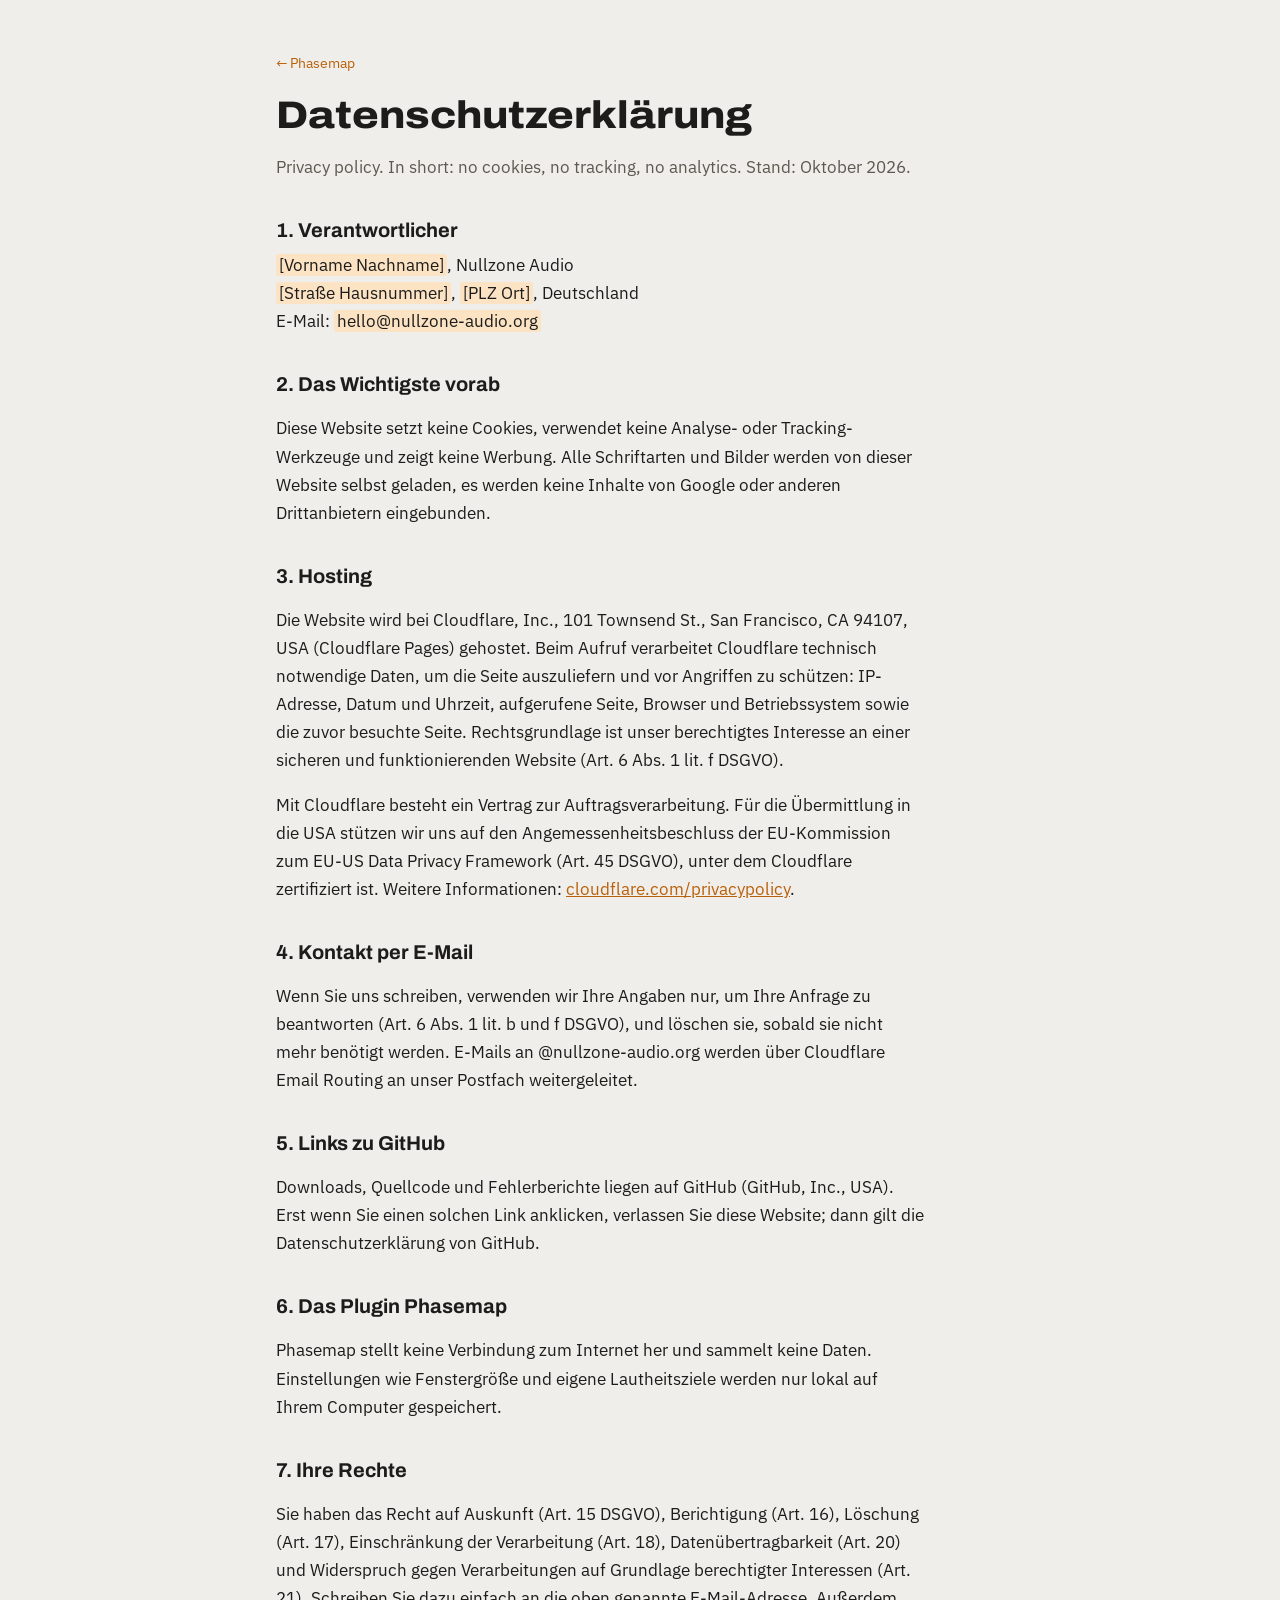
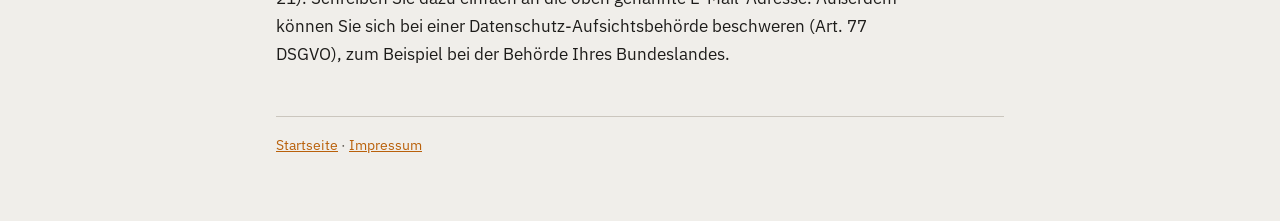
==== website/datenschutz.html @ 092d0c37 "Website: Impressum, Datenschutz, self-hosted fonts Co-Authored-By: Claude Opus 5.5 <noreply@anthropi" ====
<!doctype html>
<html lang="de">
<head>
<meta charset="utf-8">
<meta name="viewport" content="width=device-width, initial-scale=1, viewport-fit=cover">
<title>Datenschutz · Nullzone Audio</title>
<meta name="robots" content="noindex">
<link rel="stylesheet" href="legal/legal.css">
<link rel="icon" href="images/favicon.svg" type="image/svg+xml">
</head>
<body>
<main class="wrap">
  <a class="back" href="index.html">← Phasemap</a>
  <h1>Datenschutzerklärung</h1>
  <p class="sub">Privacy policy. In short: no cookies, no tracking, no analytics. Stand: Oktober 2026.</p>

  <h2>1. Verantwortlicher</h2>
  <address>
    <mark>[Vorname Nachname]</mark>, Nullzone Audio<br>
    <mark>[Straße Hausnummer]</mark>, <mark>[PLZ Ort]</mark>, Deutschland<br>
    E-Mail: <mark>hello@nullzone-audio.org</mark>
  </address>

  <h2>2. Das Wichtigste vorab</h2>
  <p>Diese Website setzt keine Cookies, verwendet keine Analyse- oder Tracking-Werkzeuge und zeigt keine Werbung.
     Alle Schriftarten und Bilder werden von dieser Website selbst geladen, es werden keine Inhalte von Google oder
     anderen Drittanbietern eingebunden.</p>

  <h2>3. Hosting</h2>
  <p>Die Website wird bei Cloudflare, Inc., 101 Townsend St., San Francisco, CA 94107, USA (Cloudflare Pages) gehostet.
     Beim Aufruf verarbeitet Cloudflare technisch notwendige Daten, um die Seite auszuliefern und vor Angriffen zu schützen:
     IP-Adresse, Datum und Uhrzeit, aufgerufene Seite, Browser und Betriebssystem sowie die zuvor besuchte Seite.
     Rechtsgrundlage ist unser berechtigtes Interesse an einer sicheren und funktionierenden Website (Art. 6 Abs. 1 lit. f DSGVO).</p>
  <p>Mit Cloudflare besteht ein Vertrag zur Auftragsverarbeitung. Für die Übermittlung in die USA stützen wir uns auf den
     Angemessenheitsbeschluss der EU-Kommission zum EU-US Data Privacy Framework (Art. 45 DSGVO), unter dem Cloudflare
     zertifiziert ist. Weitere Informationen: <a href="https://www.cloudflare.com/privacypolicy/">cloudflare.com/privacypolicy</a>.</p>

  <h2>4. Kontakt per E-Mail</h2>
  <p>Wenn Sie uns schreiben, verwenden wir Ihre Angaben nur, um Ihre Anfrage zu beantworten (Art. 6 Abs. 1 lit. b und f DSGVO),
     und löschen sie, sobald sie nicht mehr benötigt werden. E-Mails an @nullzone-audio.org werden über Cloudflare Email Routing
     an unser Postfach weitergeleitet.</p>

  <h2>5. Links zu GitHub</h2>
  <p>Downloads, Quellcode und Fehlerberichte liegen auf GitHub (GitHub, Inc., USA). Erst wenn Sie einen solchen Link anklicken,
     verlassen Sie diese Website; dann gilt die Datenschutzerklärung von GitHub.</p>

  <h2>6. Das Plugin Phasemap</h2>
  <p>Phasemap stellt keine Verbindung zum Internet her und sammelt keine Daten. Einstellungen wie Fenstergröße und eigene
     Lautheitsziele werden nur lokal auf Ihrem Computer gespeichert.</p>

  <h2>7. Ihre Rechte</h2>
  <p>Sie haben das Recht auf Auskunft (Art. 15 DSGVO), Berichtigung (Art. 16), Löschung (Art. 17), Einschränkung der
     Verarbeitung (Art. 18), Datenübertragbarkeit (Art. 20) und Widerspruch gegen Verarbeitungen auf Grundlage berechtigter
     Interessen (Art. 21). Schreiben Sie dazu einfach an die oben genannte E-Mail-Adresse. Außerdem können Sie sich bei einer
     Datenschutz-Aufsichtsbehörde beschweren (Art. 77 DSGVO), zum Beispiel bei der Behörde Ihres Bundeslandes.</p>

  <footer><a href="index.html">Startseite</a> · <a href="impressum.html">Impressum</a></footer>
</main>
</body>
</html>
---- website/legal/legal.css ----
@font-face { font-family: "Archivo"; src: url("../fonts/archivo-variable.woff") format("woff"); font-weight: 100 900; font-stretch: 62% 125%; font-display: swap; }
@font-face { font-family: "IBM Plex Sans"; src: url("../fonts/ibm-plex-sans-variable.woff") format("woff"); font-weight: 100 700; font-display: swap; }
:root { --desk: #f0eeea; --ink: #1d1c1a; --muted: #5d5850; --line: #cbc6be; --accent: #b9600a; --mark: #fbe3c4; color-scheme: light; }
@media (prefers-color-scheme: dark) { :root { --desk: #232220; --ink: #ece8e2; --muted: #a8a197; --line: #3f3c38; --accent: #f29a2e; --mark: #4a3518; color-scheme: dark; } }
* { box-sizing: border-box; }
body { margin: 0; background: var(--desk); color: var(--ink); font: 400 1.0625rem/1.65 "IBM Plex Sans", "Helvetica Neue", Arial, sans-serif; }
.wrap { max-width: 760px; margin: 0 auto; padding: 48px max(16px, env(safe-area-inset-right, 0px)) 64px max(16px, env(safe-area-inset-left, 0px)); }
a { color: var(--accent); }
.back { font-size: 0.9rem; text-decoration: none; }
h1 { font: 800 2.4rem/1.1 "Archivo", "Helvetica Neue", Arial, sans-serif; font-variation-settings: "wdth" 112; margin: 18px 0 8px; }
h2 { font: 700 1.25rem/1.3 "Archivo", "Helvetica Neue", Arial, sans-serif; margin: 36px 0 8px; }
p, li { max-width: 65ch; }
.sub { color: var(--muted); }
address { font-style: normal; }
mark { background: var(--mark); color: inherit; padding: 0 3px; border-radius: 3px; }
footer { border-top: 1px solid var(--line); margin-top: 48px; padding-top: 16px; font-size: 0.9rem; color: var(--muted); }
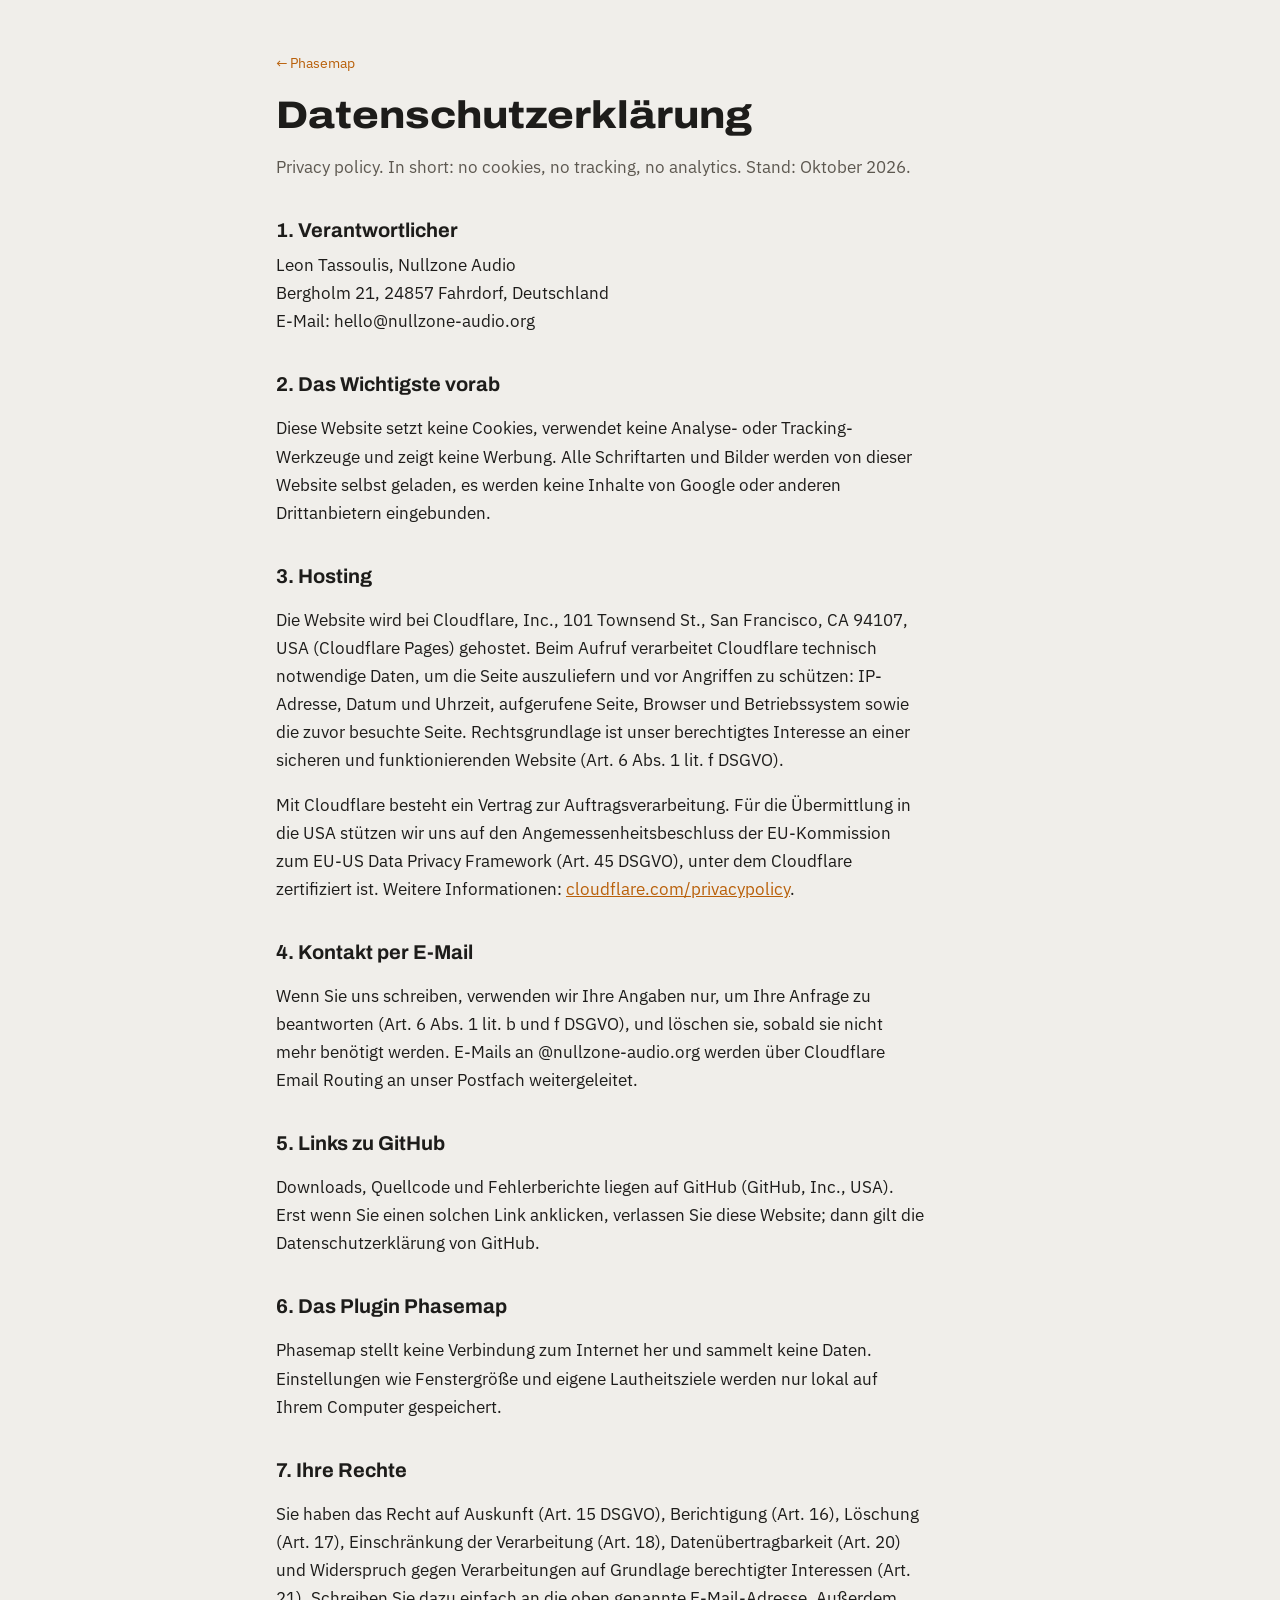
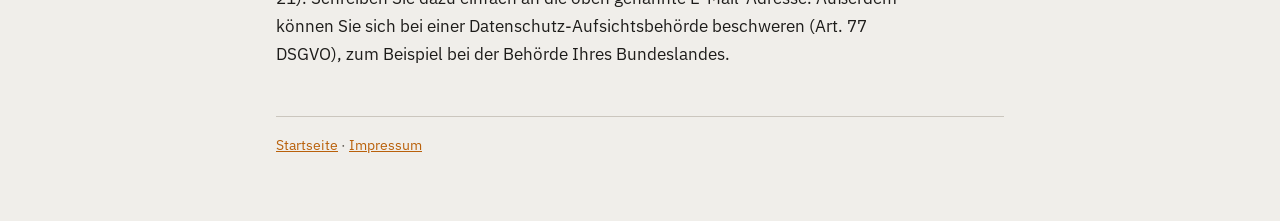
==== commit ca2f55b7: "Beta 1.0: version label, website story and versions, legal details Co-Authored-By: Claude Opus 5.5 <" ====
--- a/website/datenschutz.html
+++ b/website/datenschutz.html
@@ -16,9 +16,9 @@
 
   <h2>1. Verantwortlicher</h2>
   <address>
-    <mark>[Vorname Nachname]</mark>, Nullzone Audio<br>
-    <mark>[Straße Hausnummer]</mark>, <mark>[PLZ Ort]</mark>, Deutschland<br>
-    E-Mail: <mark>hello@nullzone-audio.org</mark>
+    Leon Tassoulis, Nullzone Audio<br>
+    Bergholm 21, 24857 Fahrdorf, Deutschland<br>
+    E-Mail: hello@nullzone-audio.org
   </address>
 
   <h2>2. Das Wichtigste vorab</h2>
